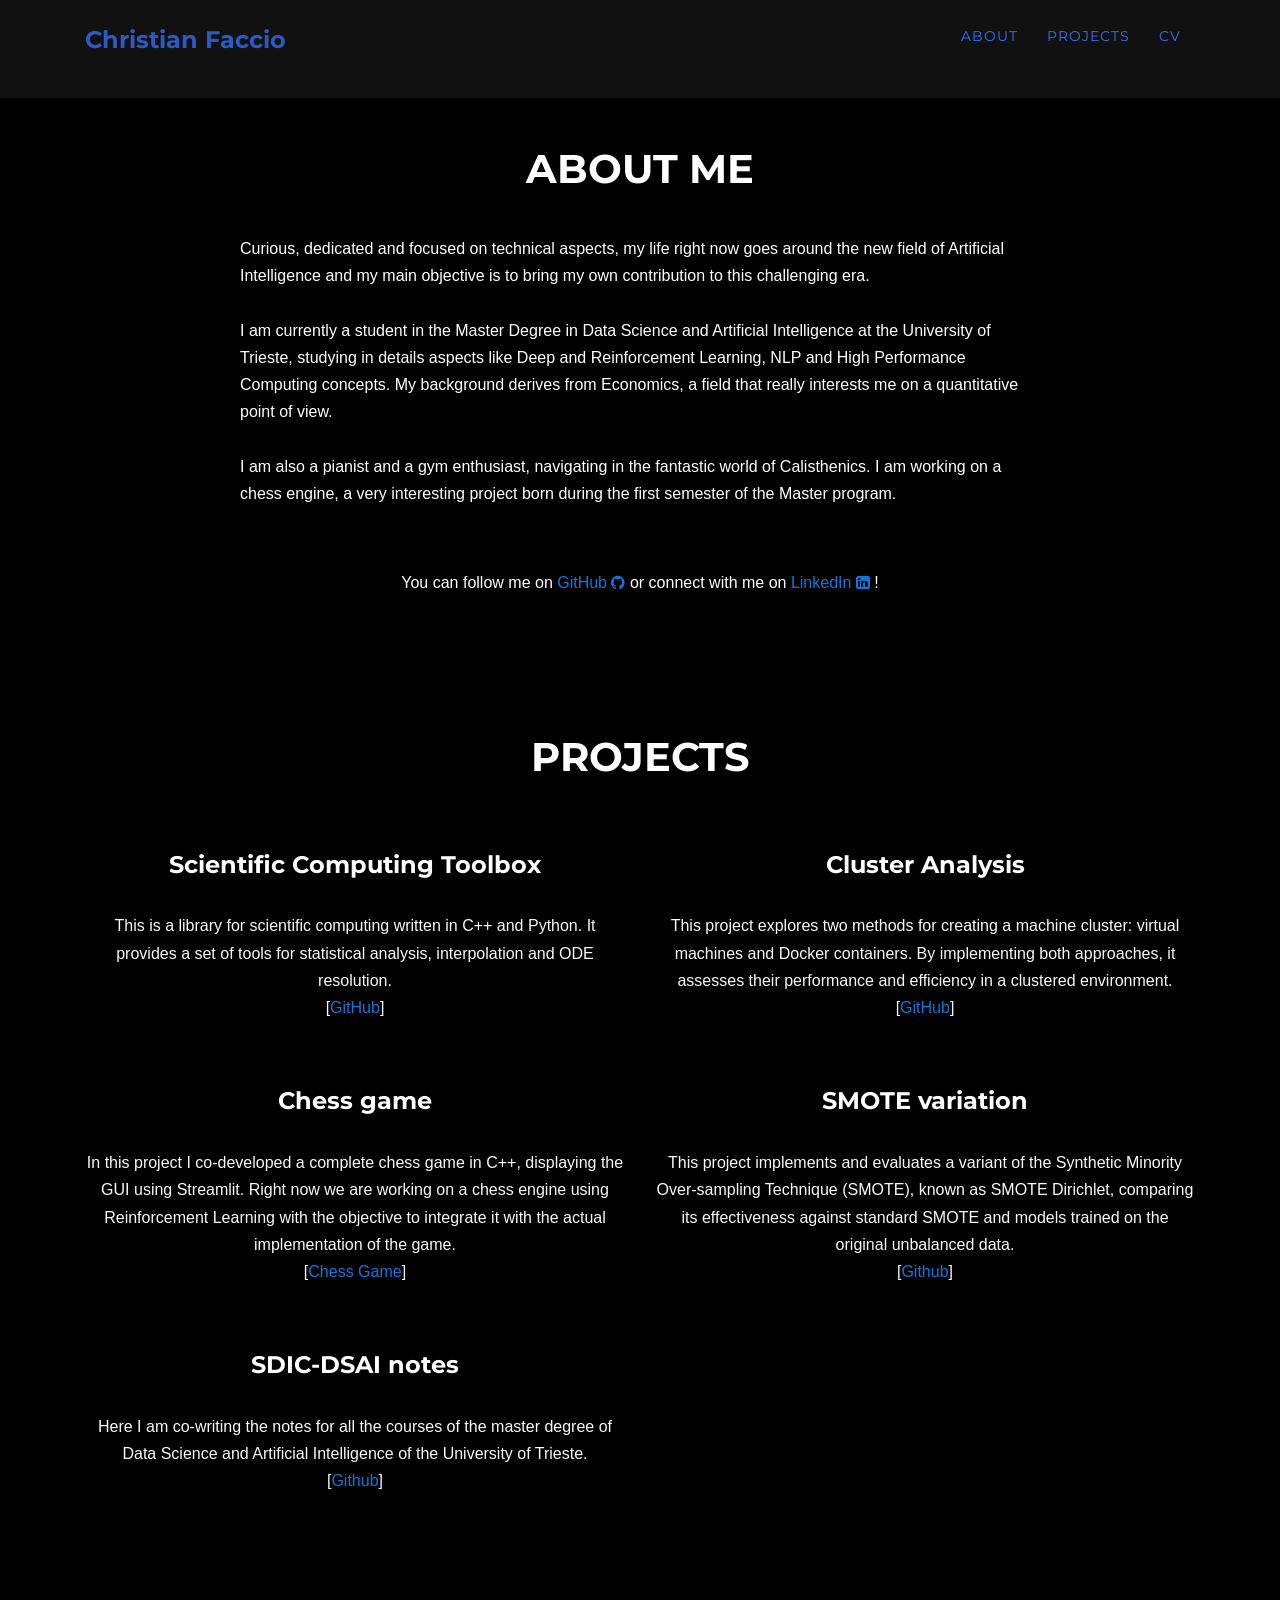
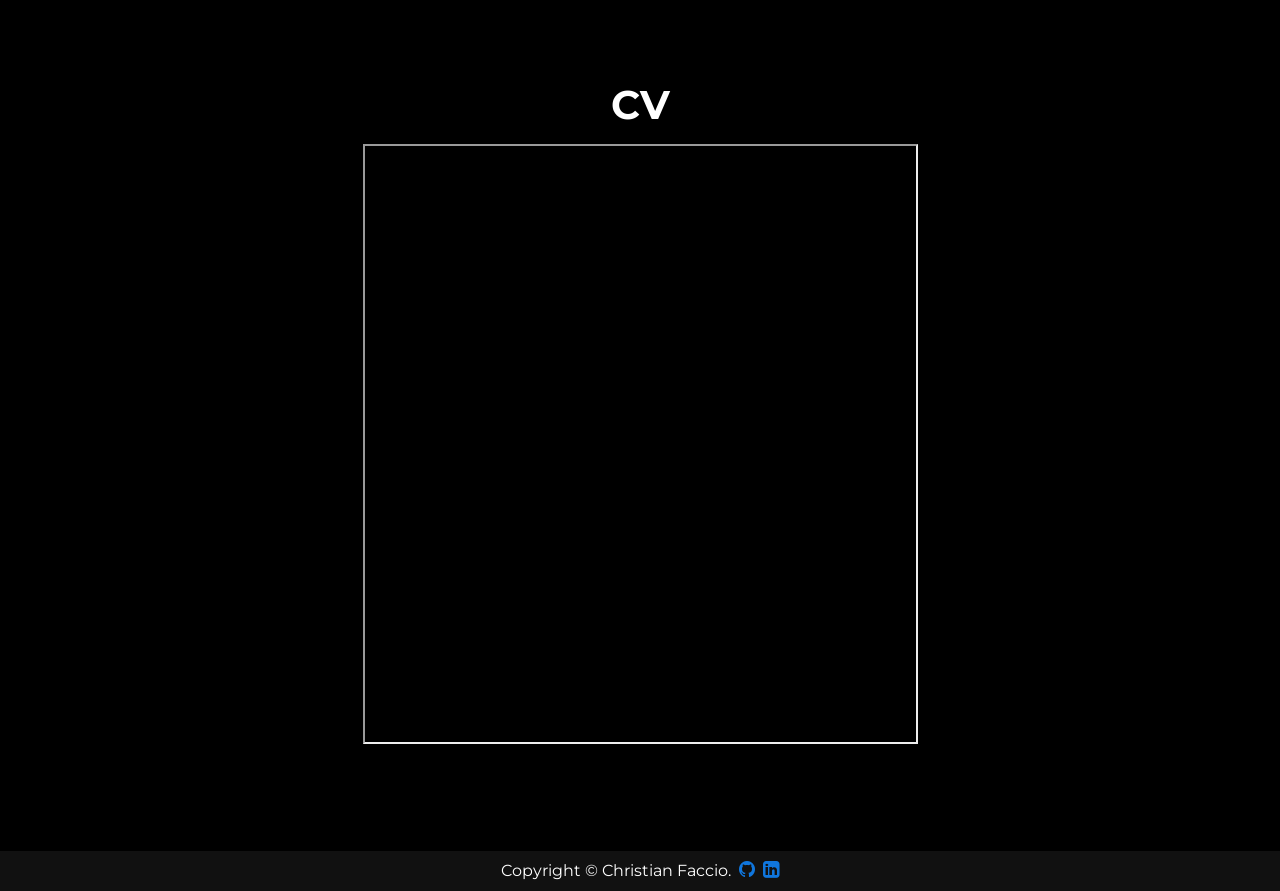
==== index.html @ eba38f65 "enhanced cv" ====
<!DOCTYPE html>
<html lang="en">
  <head>
    <title>Christian Faccio's website</title>
    <meta charset="utf-8">
    <meta name="viewport" content="width=device-width, initial-scale=1, shrink-to-fit=no">
    <meta name="description" content="">
    <meta name="author" content="">
    
    <link href="./static/bootstrap/css/bootstrap.min.css" rel="stylesheet">
    <link href="./static/font-awesome/css/font-awesome.min.css" rel="stylesheet" type="text/css">
    <link href="https://fonts.googleapis.com/css?family=Montserrat:400,700" rel="stylesheet" type="text/css">
    <link href="./static/css/agency.css" rel="stylesheet">
    
    <style>
      body {
        background-color: black;
        color: white;
      }
      .navbar {
        background-color: #111 !important;
      }
      .navbar-brand, .nav-link {
        color: 1076dd !important;
      }
      .navbar-toggler {
        border-color: white;
      }a
      .section-heading {
        color: white;
      }
      .text-primary {
        color: #f8f9fa !important;
      }
      a {
        color: #1076dd;
      }
      a:hover {
        color: #1076dd;
      }
      .footer {
        background-color: #111;
        padding: 0 0;
      }
    </style>
  </head>

  
  <body id="page-top">
    <nav class="navbar navbar-expand-lg navbar-dark fixed-top" id="mainNav">
      <div class="container">
        <a class="navbar-brand js-scroll-trigger" href="./index.html">Christian Faccio</a>
        <button class="navbar-toggler navbar-toggler-right" type="button" data-toggle="collapse" data-target="#navbarResponsive" aria-controls="navbarResponsive" aria-expanded="false" aria-label="Toggle navigation">
          <i class="fa fa-bars"></i>
        </button>
        <div class="collapse navbar-collapse" id="navbarResponsive">
          <ul class="navbar-nav text-uppercase ml-auto">
            <li class="nav-item"><a class="nav-link js-scroll-trigger" href="#about">About</a></li>
            <li class="nav-item"><a class="nav-link js-scroll-trigger" href="#projects">Projects</a></li>
            <li class="nav-item"><a class="nav-link js-scroll-trigger" href="#CV">CV</a></li>
          </ul>
        </div>
      </div>
    </nav>
    
    <!-- About -->
    <section id="about" style="padding-bottom:50px">
      <div class="container">
        <div class="row">
          <div class="col-lg-12 text-center" style="padding-top:50px">
            <h2 class="section-heading text-uppercase" style="margin-top:20px">About me</h2>
          </div>
        </div>
        <div class="row">
          <div class="col-lg-12" >
            <div style="margin:0 auto; max-width:800px">
	            <p>
	            <br/>

              Curious, dedicated and focused on technical aspects, my life right now goes around the new field of Artificial Intelligence and my main objective is to bring my own contribution to this challenging era.<br/><br/>

              I am currently a student in the Master Degree in Data Science and Artificial Intelligence at the University of Trieste, studying in details aspects like Deep and Reinforcement Learning, NLP and High Performance Computing concepts. My background derives from Economics, a field that really interests me on a quantitative point of view.<br/><br/>

				I am also a pianist and a gym enthusiast, navigating in the fantastic world of Calisthenics. I am working on a chess engine, a very interesting project born during the first semester of the Master program.<br/><br/>

				</p>

				<p align="center" style="margin-top:35px">
				You can follow me on <a href="https://github.com/christianfaccio">GitHub <i class="fa fa-github fa-"></i></a> or connect with me on <a href="https://www.linkedin.com/in/christian-faccio-2603b023a/">LinkedIn <i class="fa fa-linkedin-square fa"></i></a> !
				</p>

            </div>
          </div>
        </div>

      </div>
    </section>
    
    <section id="projects" class="projects">
      <div class="container">
        <div class="row">
          <div class="col-lg-12 text-center">
            <h2 class="section-heading text-uppercase">Projects</h2>
          </div>
        </div>
        <div class="row text-center">

          <div class="col-md-6" style="margin-top:40px">
            <h4 class="service-heading">Scientific Computing Toolbox</h4>
            <hr>
            <p class="text-primary" style="margin-top:10px">
            This is a library for scientific computing written in C++ and Python. It provides a set of tools for statistical analysis, interpolation and ODE resolution.<br/>
            [<a href="https://github.com/christianfaccio/Scientific_Computing_Toolbox.git">GitHub</a>] 
          </div>

          <div class="col-md-6" style="margin-top:40px">
            <h4 class="service-heading">Cluster Analysis</h4>
            <hr>
            <p class="text-primary" style="margin-top:10px">
              This project explores two methods for creating a machine cluster: virtual machines and Docker containers. By implementing both approaches, it assesses their performance and efficiency in a clustered environment.<br/>
            [<a href="https://github.com/christianfaccio/cluster_analysis.git">GitHub</a>]
          </div>

        </div>

        <div class="row text-center">

          <div class="col-md-6" style="margin-top:40px">
            <h4 class="service-heading">Chess game</h4>
            <hr>
            <p class="text-primary" style="margin-top:10px">
              In this project I co-developed a complete chess game in C++, displaying the GUI using Streamlit. Right now we are working on a chess engine using Reinforcement Learning with the objective to integrate it with the actual implementation of the game.<br/>
            [<a href="https://appapppy-4qkhvivqrtnsm7ec7jiykv.streamlit.app">Chess Game</a>]
          </div>

          <div class="col-md-6" style="margin-top:40px">
            <h4 class="service-heading">SMOTE variation</h4>
            <hr>
            <p class="text-primary" style="margin-top:10px">
              This project implements and evaluates a variant of the Synthetic Minority Over-sampling Technique (SMOTE), known as SMOTE Dirichlet, comparing its effectiveness against standard SMOTE and models trained on the original unbalanced data.<br/>
              [<a href="https://github.com/christianfaccio/SMOTE-variation">Github</a>]
          </div>

        </div>

        <div class="row text-center">

          <div class="col-md-6" style="margin-top:40px">
            <h4 class="service-heading">SDIC-DSAI notes</h4>
            <hr>
            <p class="text-primary" style="margin-top:10px">
              Here I am co-writing the notes for all the courses of the master degree of Data Science and Artificial Intelligence of the University of Trieste.<br/>
            [<a href="https://github.com/Spina02/SDIC-DSAI-Notes">Github</a>]
          </div>

        </div>



        
        </div>
      </div>
    </section>
    
    <section id="CV">
      <div class="container text-center">
        <h2 class="section-heading text-uppercase">CV</h2>
        <iframe src="./cv.pdf" width="50%" height="600px"></iframe>
      </div>
    </section>
    
    
    <footer class="footer text-center">
      <div class="container">
        <span class="copyright">Copyright &copy; Christian Faccio.&nbsp;
          <a href="https://github.com/christianfaccio"> <i class="fa fa-github fa-" style="font-size:1.2em"></i></a>&nbsp;
          <a href="https://www.linkedin.com/in/christian-faccio-2603b023a/"><i class="fa fa-linkedin-square fa" style="font-size:1.2em"></i></a>
         </span> 
      </div>
    </footer>
    
    <script src="./static/jquery/jquery.min.js"></script>
    <script src="./static/bootstrap/js/bootstrap.bundle.min.js"></script>
    <script src="./static/jquery-easing/jquery.easing.min.js"></script>
  </body>
</html>
---- static/css/agency.css ----
/*!
 * Start Bootstrap - Agency v4.0.0-beta.2 (https://startbootstrap.com/template-overviews/agency)
 * Copyright 2013-2017 Start Bootstrap
 * Licensed under MIT (https://github.com/BlackrockDigital/startbootstrap-agency/blob/master/LICENSE)
 */
 
 /* f2f3f5 */
 
body {
  overflow-x: hidden;
  /* color: font color if required to be changed */
  font-family: 'Roboto Slab', 'Helvetica Neue', Helvetica, Arial, sans-serif; }

p {
  line-height: 1.7; /* 1.75 */
  margin-bottom: 0.7rem /* 0.5rem */
  }

li {
  line-height: 1.75; /* 1.75 */
  margin-bottom: 0.5rem
}

a {
  color: #3672febf; }
  a.active, a:active, a:focus, a:hover {
    color: #3672feeb; }

/* Override Bootstrap's blue text primary with a dark gray and defint the lightblue */
.text-primary {
  color: #656565 !important; }

.text-lightblue {
  color: #3672febf }

h1,
h2,
h3,
h4,
h5,
h6 {
  font-weight: 700;
  font-family: 'Montserrat', 'Helvetica Neue', Helvetica, Arial, sans-serif; }

section {
  padding: 50px 0 75px 0; }
  section h2.section-heading {
    font-size: 40px;
    margin-top: 0;
    margin-bottom: 15px; }
  section h3.section-subheading {
    font-size: 16px;
    font-weight: 400;
    font-style: italic;
    margin-bottom: 75px;
    text-transform: none;
    font-family: 'Droid Serif', 'Helvetica Neue', Helvetica, Arial, sans-serif; }

@media (min-width: 768px) {
  section {
    padding: 75px 0 100px 0; } }

.btn {
  font-family: 'Montserrat', 'Helvetica Neue', Helvetica, Arial, sans-serif;
  font-weight: 700; }

.btn-primary {
  color: white;
  border-color: #3672febf;
  background-color: #3672febf; }
  .btn-primary.focus, .btn-primary:focus {
    color: white;
    border-color: #b48b01;
    background-color: #3672feeb; }
  .btn-primary:hover {
    color: white;
    border-color: #f6bf01;
    background-color: #3672feeb; }
  .btn-primary.active, .btn-primary:active,
  .open > .btn-primary.dropdown-toggle {
    color: white;
    border-color: #f6bf01;
    background-color: #3672feeb; }
    .btn-primary.active.focus, .btn-primary.active:focus, .btn-primary.active:hover, .btn-primary:active.focus, .btn-primary:active:focus, .btn-primary:active:hover,
    .open > .btn-primary.dropdown-toggle.focus,
    .open > .btn-primary.dropdown-toggle:focus,
    .open > .btn-primary.dropdown-toggle:hover {
      color: white;
      border-color: #b48b01;
      background-color: #dcab01; }
  .btn-primary.active, .btn-primary:active,
  .open > .btn-primary.dropdown-toggle {
    background-image: none; }
  .btn-primary.disabled.focus, .btn-primary.disabled:focus, .btn-primary.disabled:hover, .btn-primary[disabled].focus, .btn-primary[disabled]:focus, .btn-primary[disabled]:hover,
  fieldset[disabled] .btn-primary.focus,
  fieldset[disabled] .btn-primary:focus,
  fieldset[disabled] .btn-primary:hover {
    border-color: #3672febf;
    background-color: #3672febf; }
  .btn-primary .badge {
    color: #3672febf;
    background-color: white; }

.btn-xl {
  margin-top: 5px;
  margin-bottom: 5px;
  font-size: 18px;
  padding: 6px 20px; }

::-moz-selection {
  background: #3672febf;
  text-shadow: none; }

::selection {
  background: #3672febf;
  text-shadow: none; }

img::selection {
  background: transparent; }

img::-moz-selection {
  background: transparent; }

body {
  -webkit-tap-highlight-color: #3672febf; }

#mainNav {
  background-color: #fbfbfb; }
  #mainNav .navbar-toggler {
    font-size: 12px;
    right: 0;
    padding: 13px;
    text-transform: uppercase;
    color: white;
    border: 0;
    background-color: #3672febf;
    font-family: 'Montserrat', 'Helvetica Neue', Helvetica, Arial, sans-serif; }
  #mainNav .navbar-brand {
    color: #3672febf;
    /*font-family: 'Kaushan Script', 'Helvetica Neue', Helvetica, Arial, cursive; */
    font-family: 'Montserrat', 'Helvetica Neue', Helvetica, Arial, sans-serif;
    font-weight:700;
    /*font-style: italic;*/
    }
    #mainNav .navbar-brand.active, #mainNav .navbar-brand:active, #mainNav .navbar-brand:focus, #mainNav .navbar-brand:hover {
      color: #3672feeb; }
  #mainNav .navbar-nav .nav-item .nav-link {
    font-size: 90%;
    font-weight: 400;
    padding: 0.75em 0;
    letter-spacing: 1px;
    color: #3672feff;
    font-family: 'Montserrat', 'Helvetica Neue', Helvetica, Arial, sans-serif; }
    #mainNav .navbar-nav .nav-item .nav-link.active, #mainNav .navbar-nav .nav-item .nav-link:hover {
      color: #3672febf; }

@media (min-width: 992px) {
  #mainNav {
    /*padding-top: 25px;*/
    padding-bottom: 25px;
    -webkit-transition: padding-top 0.3s, padding-bottom 0.3s;
    -moz-transition: padding-top 0.3s, padding-bottom 0.3s;
    transition: padding-top 0.3s, padding-bottom 0.3s;
    border: none;
    background-color: transparent; }
    #mainNav .navbar-brand {
      font-size: 1.5em; /*1.75em*/
      -webkit-transition: all 0.3s;
      -moz-transition: all 0.3s;
      transition: all 0.3s; }
    #mainNav .navbar-nav .nav-item .nav-link {
      padding: 1.1em 1em !important; }
    #mainNav.navbar-shrink {
      padding-top: 0;
      padding-bottom: 0;
      background-color: #fbfbfb;
      border-bottom: 1px solid #e8e8e8; }
      #mainNav.navbar-shrink .navbar-brand {
        font-size: 1.25em;
        padding: 12px 0; } }

header.masthead {
  text-align: center;
  color: white;
  background-image: url("../img/header-bg.jpg");
  background-repeat: no-repeat;
  background-attachment: scroll;
  background-position: center center;
  -webkit-background-size: cover;
  -moz-background-size: cover;
  -o-background-size: cover;
  background-size: cover; }
  header.masthead .intro-text {
    padding-top: 150px;
    padding-bottom: 100px; }
    header.masthead .intro-text .intro-lead-in {
      font-size: 30px;
      font-style: italic;
      line-height: 35px;
      margin-bottom: 25px;
      font-family: 'Droid Serif', 'Helvetica Neue', Helvetica, Arial, sans-serif; }
    header.masthead .intro-text .intro-heading {
      font-size: 50px;
      font-weight: 700;
      line-height: 50px;
      margin-bottom: 25px;
      font-family: 'Montserrat', 'Helvetica Neue', Helvetica, Arial, sans-serif; }

@media (min-width: 768px) {
  header.masthead .intro-text {
    padding-top: 300px;
    padding-bottom: 200px; }
    header.masthead .intro-text .intro-lead-in {
      font-size: 40px;
      font-style: italic;
      line-height: 40px;
      margin-bottom: 25px;
      font-family: 'Droid Serif', 'Helvetica Neue', Helvetica, Arial, sans-serif; }
    header.masthead .intro-text .intro-heading {
      font-size: 75px;
      font-weight: 700;
      line-height: 75px;
      margin-bottom: 50px;
      font-family: 'Montserrat', 'Helvetica Neue', Helvetica, Arial, sans-serif; } }

.service-heading {
  margin: 15px 0;
  text-transform: none; }

#portfolio .portfolio-item {
  right: 0;
  margin: 0 0 15px; }
  #portfolio .portfolio-item .portfolio-link {
    position: relative;
    display: block;
    max-width: 400px;
    margin: 0 auto;
    cursor: pointer; }
    #portfolio .portfolio-item .portfolio-link .portfolio-hover {
      position: absolute;
      width: 100%;
      height: 100%;
      -webkit-transition: all ease 0.5s;
      -moz-transition: all ease 0.5s;
      transition: all ease 0.5s;
      opacity: 0;
      background: rgba(254, 209, 54, 0.9); }
      #portfolio .portfolio-item .portfolio-link .portfolio-hover:hover {
        opacity: 1; }
      #portfolio .portfolio-item .portfolio-link .portfolio-hover .portfolio-hover-content {
        font-size: 20px;
        position: absolute;
        top: 50%;
        width: 100%;
        height: 20px;
        margin-top: -12px;
        text-align: center;
        color: white; }
        #portfolio .portfolio-item .portfolio-link .portfolio-hover .portfolio-hover-content i {
          margin-top: -12px; }
        #portfolio .portfolio-item .portfolio-link .portfolio-hover .portfolio-hover-content h3,
        #portfolio .portfolio-item .portfolio-link .portfolio-hover .portfolio-hover-content h4 {
          margin: 0; }
  #portfolio .portfolio-item .portfolio-caption {
    max-width: 400px;
    margin: 0 auto;
    padding: 25px;
    text-align: center;
    background-color: #fff; }
    #portfolio .portfolio-item .portfolio-caption h4 {
      margin: 0;
      text-transform: none; }
    #portfolio .portfolio-item .portfolio-caption p {
      font-size: 16px;
      font-style: italic;
      margin: 0;
      font-family: 'Droid Serif', 'Helvetica Neue', Helvetica, Arial, sans-serif; }

#portfolio * {
  z-index: 2; }

@media (min-width: 767px) {
  #portfolio .portfolio-item {
    margin: 0 0 30px; } }

.portfolio-modal .modal-dialog {
  max-width: none;
  height: 100%;
  margin: 0; }

.portfolio-modal .modal-content {
  min-height: 100%;
  padding: 100px 0;
  text-align: center;
  border: none;
  border-radius: 0;
  background-clip: border-box;
  -webkit-box-shadow: none;
  box-shadow: none; }
  .portfolio-modal .modal-content h2 {
    font-size: 3em;
    margin-bottom: 15px; }
  .portfolio-modal .modal-content p {
    margin-bottom: 30px; }
  .portfolio-modal .modal-content p.item-intro {
    font-size: 16px;
    font-style: italic;
    margin: 20px 0 30px;
    font-family: 'Droid Serif', 'Helvetica Neue', Helvetica, Arial, sans-serif; }
  .portfolio-modal .modal-content ul.list-inline {
    margin-top: 0;
    margin-bottom: 30px; }
  .portfolio-modal .modal-content img {
    margin-bottom: 30px; }
  .portfolio-modal .modal-content button {
    cursor: pointer; }

.portfolio-modal .close-modal {
  position: absolute;
  top: 25px;
  right: 25px;
  width: 75px;
  height: 75px;
  cursor: pointer;
  background-color: transparent; }
  .portfolio-modal .close-modal:hover {
    opacity: 0.3; }
  .portfolio-modal .close-modal .lr {
    /* Safari and Chrome */
    z-index: 1051;
    width: 1px;
    height: 75px;
    margin-left: 35px;
    /* IE 9 */
    -webkit-transform: rotate(45deg);
    -ms-transform: rotate(45deg);
    transform: rotate(45deg);
    background-color: #fbfbfb; }
    .portfolio-modal .close-modal .lr .rl {
      /* Safari and Chrome */
      z-index: 1052;
      width: 1px;
      height: 75px;
      /* IE 9 */
      -webkit-transform: rotate(90deg);
      -ms-transform: rotate(90deg);
      transform: rotate(90deg);
      background-color: #fbfbfb; }

.portfolio-modal .modal-backdrop {
  display: none;
  opacity: 0; }

.timeline {
  position: relative;
  padding: 0;
  list-style: none; }
  .timeline:before {
    position: absolute;
    top: 0;
    bottom: 0;
    left: 40px;
    width: 2px;
    margin-left: -1.5px;
    content: '';
    background-color: #e9ecef; }
  .timeline > li {
    position: relative;
    min-height: 50px;
    margin-bottom: 50px; }
    .timeline > li:after, .timeline > li:before {
      display: table;
      content: ' '; }
    .timeline > li:after {
      clear: both; }
    .timeline > li .timeline-panel {
      position: relative;
      float: right;
      width: 100%;
      padding: 0 20px 0 100px;
      text-align: left; }
      .timeline > li .timeline-panel:before {
        right: auto;
        left: -15px;
        border-right-width: 15px;
        border-left-width: 0; }
      .timeline > li .timeline-panel:after {
        right: auto;
        left: -14px;
        border-right-width: 14px;
        border-left-width: 0; }
    .timeline > li .timeline-image {
      position: absolute;
      z-index: 100;
      left: 0;
      width: 80px;
      height: 80px;
      margin-left: 0;
      text-align: center;
      color: white;
      border: 7px solid #e9ecef;
      border-radius: 100%;
      background-color: #3672febf; }
      .timeline > li .timeline-image h4 {
        font-size: 10px;
        line-height: 14px;
        margin-top: 12px; }
    .timeline > li.timeline-inverted > .timeline-panel {
      float: right;
      padding: 0 20px 0 100px;
      text-align: left; }
      .timeline > li.timeline-inverted > .timeline-panel:before {
        right: auto;
        left: -15px;
        border-right-width: 15px;
        border-left-width: 0; }
      .timeline > li.timeline-inverted > .timeline-panel:after {
        right: auto;
        left: -14px;
        border-right-width: 14px;
        border-left-width: 0; }
    .timeline > li:last-child {
      margin-bottom: 0; }
  .timeline .timeline-heading h4 {
    margin-top: 0;
    color: inherit; }
    .timeline .timeline-heading h4.subheading {
      text-transform: none; }
  .timeline .timeline-body > ul,
  .timeline .timeline-body > p {
    margin-bottom: 0; }

@media (min-width: 768px) {
  .timeline:before {
    left: 50%; }
  .timeline > li {
    min-height: 100px;
    margin-bottom: 100px; }
    .timeline > li .timeline-panel {
      float: left;
      width: 41%;
      padding: 0 20px 20px 30px;
      text-align: right; }
    .timeline > li .timeline-image {
      left: 50%;
      width: 100px;
      height: 100px;
      margin-left: -50px; }
      .timeline > li .timeline-image h4 {
        font-size: 13px;
        line-height: 18px;
        margin-top: 16px; }
    .timeline > li.timeline-inverted > .timeline-panel {
      float: right;
      padding: 0 30px 20px 20px;
      text-align: left; } }

@media (min-width: 992px) {
  .timeline > li {
    min-height: 150px; }
    .timeline > li .timeline-panel {
      padding: 0 20px 20px; }
    .timeline > li .timeline-image {
      width: 150px;
      height: 150px;
      margin-left: -75px; }
      .timeline > li .timeline-image h4 {
        font-size: 18px;
        line-height: 26px;
        margin-top: 30px; }
    .timeline > li.timeline-inverted > .timeline-panel {
      padding: 0 20px 20px; } }

@media (min-width: 1200px) {
  .timeline > li {
    min-height: 170px; }
    .timeline > li .timeline-panel {
      padding: 0 20px 20px 100px; }
    .timeline > li .timeline-image {
      width: 170px;
      height: 170px;
      margin-left: -85px; }
      .timeline > li .timeline-image h4 {
        margin-top: 40px; }
    .timeline > li.timeline-inverted > .timeline-panel {
      padding: 0 100px 20px 20px; } }

.team-member {
  margin-bottom: 50px;
  text-align: center; }
  .team-member img {
    width: 225px;
    height: 225px;
    border: 7px solid #fff; }
  .team-member h4 {
    margin-top: 25px;
    margin-bottom: 0;
    text-transform: none; }
  .team-member p {
    margin-top: 0; }

section#lectures {
  background-color: #fbfbfb; }

section#contact {
  background-color: #fbfbfb;
  background-image: url("../img/map-image.png");
  background-repeat: no-repeat;
  background-position: center; }
  section#contact .section-heading {
    color: #fff; }
  section#contact .form-group {
    margin-bottom: 25px; }
    section#contact .form-group input,
    section#contact .form-group textarea {
      padding: 20px; }
    section#contact .form-group input.form-control {
      height: auto; }
    section#contact .form-group textarea.form-control {
      height: 248px; }
  section#contact .form-control:focus {
    border-color: #3672febf;
    box-shadow: none; }
  section#contact ::-webkit-input-placeholder {
    font-weight: 700;
    color: #ced4da;
    font-family: 'Montserrat', 'Helvetica Neue', Helvetica, Arial, sans-serif; }
  section#contact :-moz-placeholder {
    font-weight: 700;
    color: #ced4da;
    /* Firefox 18- */
    font-family: 'Montserrat', 'Helvetica Neue', Helvetica, Arial, sans-serif; }
  section#contact ::-moz-placeholder {
    font-weight: 700;
    color: #ced4da;
    /* Firefox 19+ */
    font-family: 'Montserrat', 'Helvetica Neue', Helvetica, Arial, sans-serif; }
  section#contact :-ms-input-placeholder {
    font-weight: 700;
    color: #ced4da;
    font-family: 'Montserrat', 'Helvetica Neue', Helvetica, Arial, sans-serif; }

footer {
  padding: 25px 0;
  text-align: center; }
  footer span.copyright {
    font-size: 100%;
    line-height: 40px;
    text-transform: none;
    font-family: 'Montserrat', 'Helvetica Neue', Helvetica, Arial, sans-serif; }
  footer ul.quicklinks {
    font-size: 90%;
    line-height: 40px;
    margin-bottom: 0;
    text-transform: none;
    font-family: 'Montserrat', 'Helvetica Neue', Helvetica, Arial, sans-serif; }
  footer p.licence {
    font-size: 80%;
    color: dimgray;
    line-height: 15px;
    text-transform: none;
    font-family: 'Montserrat', 'Helvetica Neue', Helvetica, Arial, sans-serif; }


ul.social-buttons {
  margin-bottom: 0; }
  ul.social-buttons li a {
    font-size: 20px;
    line-height: 40px;
    display: block;
    width: 40px;
    height: 40px;
    -webkit-transition: all 0.3s;
    -moz-transition: all 0.3s;
    transition: all 0.3s;
    color: white;
    border-radius: 100%;
    outline: none;
    background-color: #fbfbfb; }
    ul.social-buttons li a:active, ul.social-buttons li a:focus, ul.social-buttons li a:hover {
      background-color: #3672febf; }
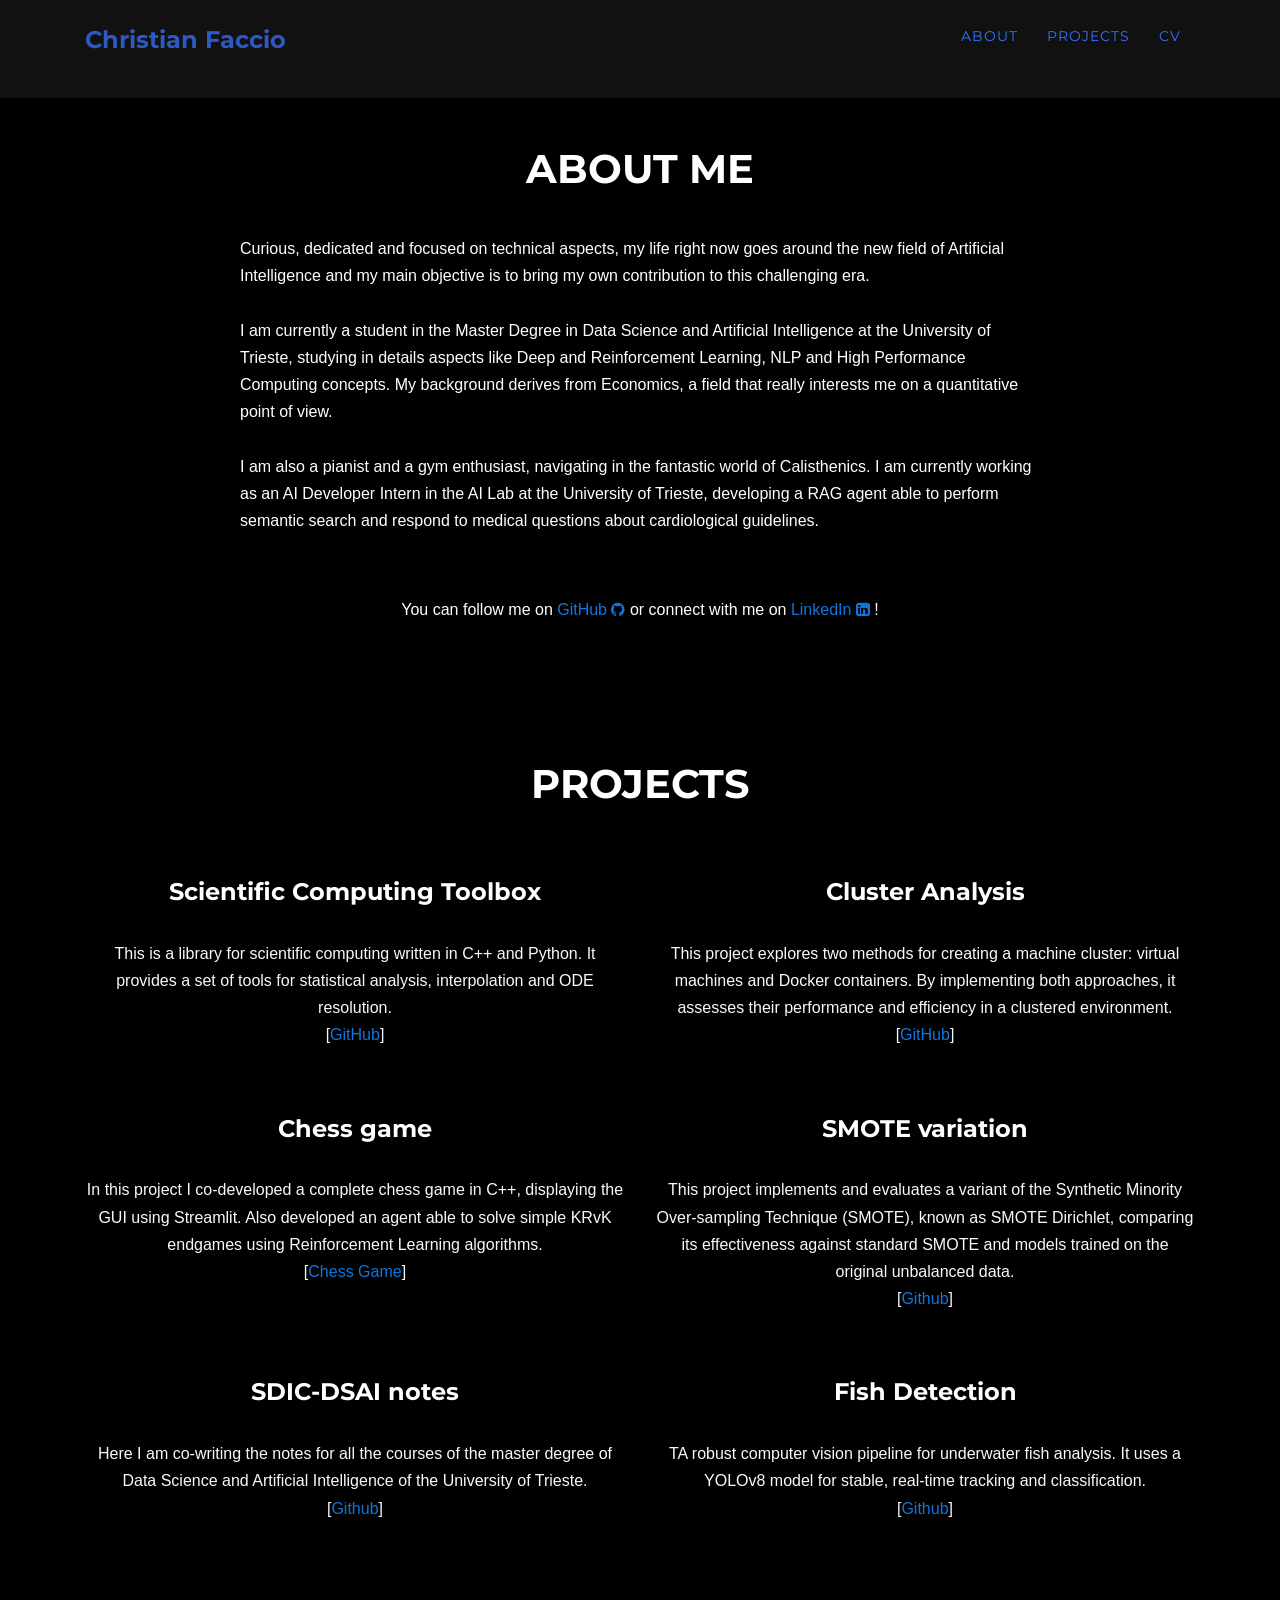
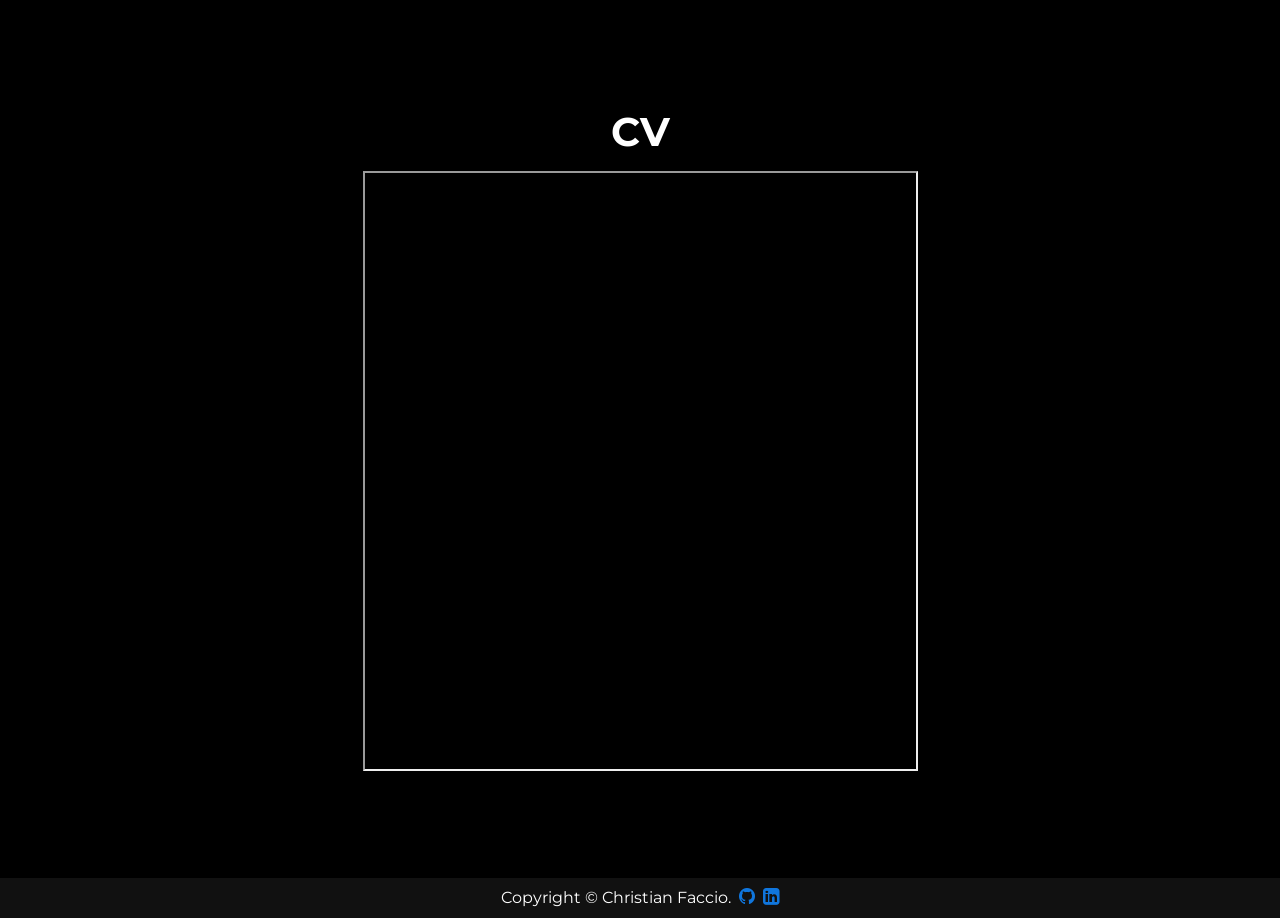
==== commit bf6bb599: "enhanced site" ====
--- a/index.html
+++ b/index.html
@@ -81,7 +81,7 @@
 
               I am currently a student in the Master Degree in Data Science and Artificial Intelligence at the University of Trieste, studying in details aspects like Deep and Reinforcement Learning, NLP and High Performance Computing concepts. My background derives from Economics, a field that really interests me on a quantitative point of view.<br/><br/>
 
-				I am also a pianist and a gym enthusiast, navigating in the fantastic world of Calisthenics. I am working on a chess engine, a very interesting project born during the first semester of the Master program.<br/><br/>
+				      I am also a pianist and a gym enthusiast, navigating in the fantastic world of Calisthenics. I am currently working as an AI Developer Intern in the AI Lab at the University of Trieste, developing a RAG agent able to perform semantic search and respond to medical questions about cardiological guidelines.<br/><br/>
 
 				</p>
 
@@ -129,7 +129,7 @@
             <h4 class="service-heading">Chess game</h4>
             <hr>
             <p class="text-primary" style="margin-top:10px">
-              In this project I co-developed a complete chess game in C++, displaying the GUI using Streamlit. Right now we are working on a chess engine using Reinforcement Learning with the objective to integrate it with the actual implementation of the game.<br/>
+              In this project I co-developed a complete chess game in C++, displaying the GUI using Streamlit. Also developed an agent able to solve simple KRvK endgames using Reinforcement Learning algorithms.<br/>
             [<a href="https://appapppy-4qkhvivqrtnsm7ec7jiykv.streamlit.app">Chess Game</a>]
           </div>
 
@@ -152,11 +152,16 @@
               Here I am co-writing the notes for all the courses of the master degree of Data Science and Artificial Intelligence of the University of Trieste.<br/>
             [<a href="https://github.com/Spina02/SDIC-DSAI-Notes">Github</a>]
           </div>
+          
+          <div class="col-md-6" style="margin-top:40px">
+            <h4 class="service-heading">Fish Detection</h4>
+            <hr>
+            <p class="text-primary" style="margin-top:10px">
+              TA robust computer vision pipeline for underwater fish analysis. It uses a YOLOv8 model for stable, real-time tracking and classification.<br/>
+              [<a href="https://github.com/carlos-vf/Fish-Detection-Tracking-and-Classification.git">Github</a>]
+          </div>
 
         </div>
-
-
-
         
         </div>
       </div>
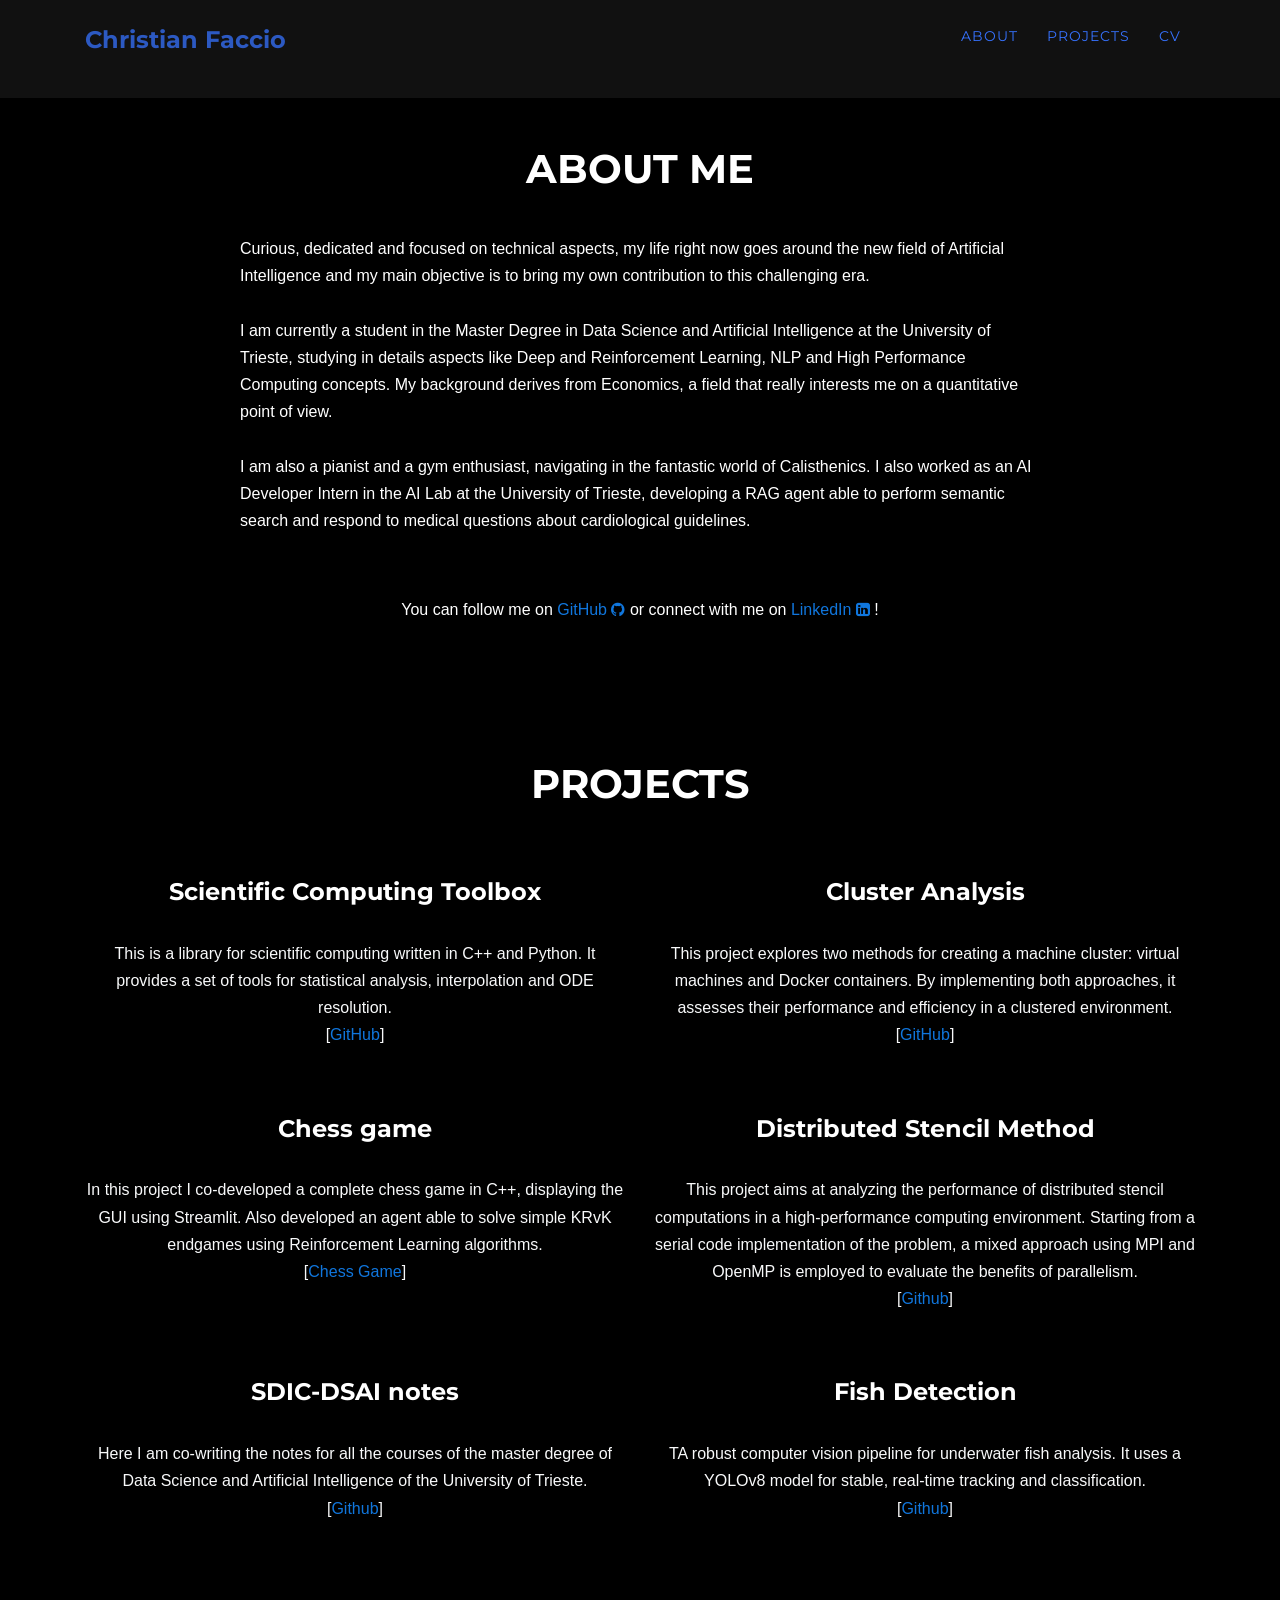
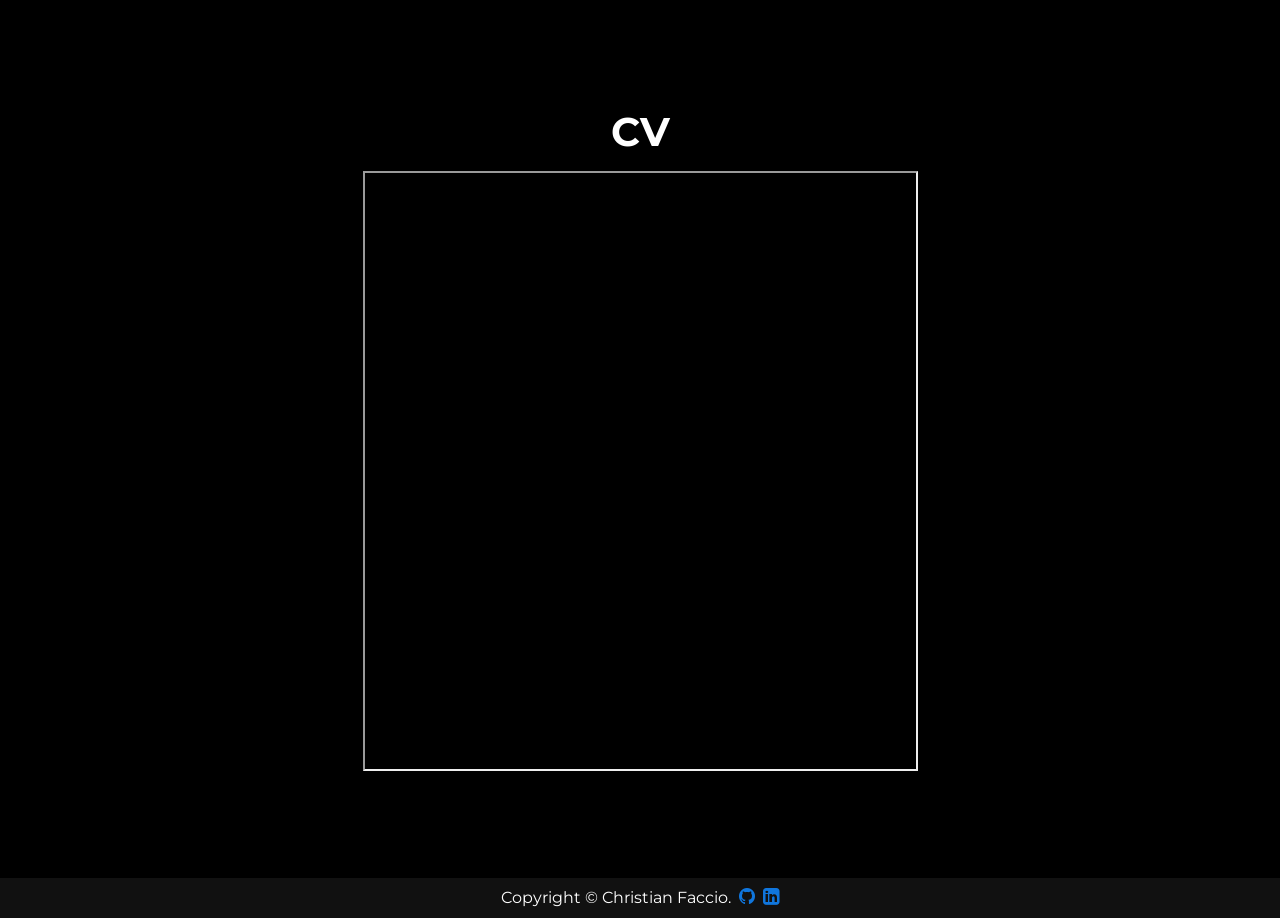
==== commit 6b0aec7a: "enhanced" ====
--- a/index.html
+++ b/index.html
@@ -81,7 +81,7 @@
 
               I am currently a student in the Master Degree in Data Science and Artificial Intelligence at the University of Trieste, studying in details aspects like Deep and Reinforcement Learning, NLP and High Performance Computing concepts. My background derives from Economics, a field that really interests me on a quantitative point of view.<br/><br/>
 
-				      I am also a pianist and a gym enthusiast, navigating in the fantastic world of Calisthenics. I am currently working as an AI Developer Intern in the AI Lab at the University of Trieste, developing a RAG agent able to perform semantic search and respond to medical questions about cardiological guidelines.<br/><br/>
+				      I am also a pianist and a gym enthusiast, navigating in the fantastic world of Calisthenics. I also worked as an AI Developer Intern in the AI Lab at the University of Trieste, developing a RAG agent able to perform semantic search and respond to medical questions about cardiological guidelines.<br/><br/>
 
 				</p>
 
@@ -134,11 +134,11 @@
           </div>
 
           <div class="col-md-6" style="margin-top:40px">
-            <h4 class="service-heading">SMOTE variation</h4>
+            <h4 class="service-heading">Distributed Stencil Method</h4>
             <hr>
             <p class="text-primary" style="margin-top:10px">
-              This project implements and evaluates a variant of the Synthetic Minority Over-sampling Technique (SMOTE), known as SMOTE Dirichlet, comparing its effectiveness against standard SMOTE and models trained on the original unbalanced data.<br/>
-              [<a href="https://github.com/christianfaccio/SMOTE-variation">Github</a>]
+              This project aims at analyzing the performance of distributed stencil computations in a high-performance computing environment. Starting from a serial code implementation of the problem, a mixed approach using MPI and OpenMP is employed to evaluate the benefits of parallelism.<br/>
+              [<a href="https://github.com/christianfaccio/stencil_method.git">Github</a>]
           </div>
 
         </div>
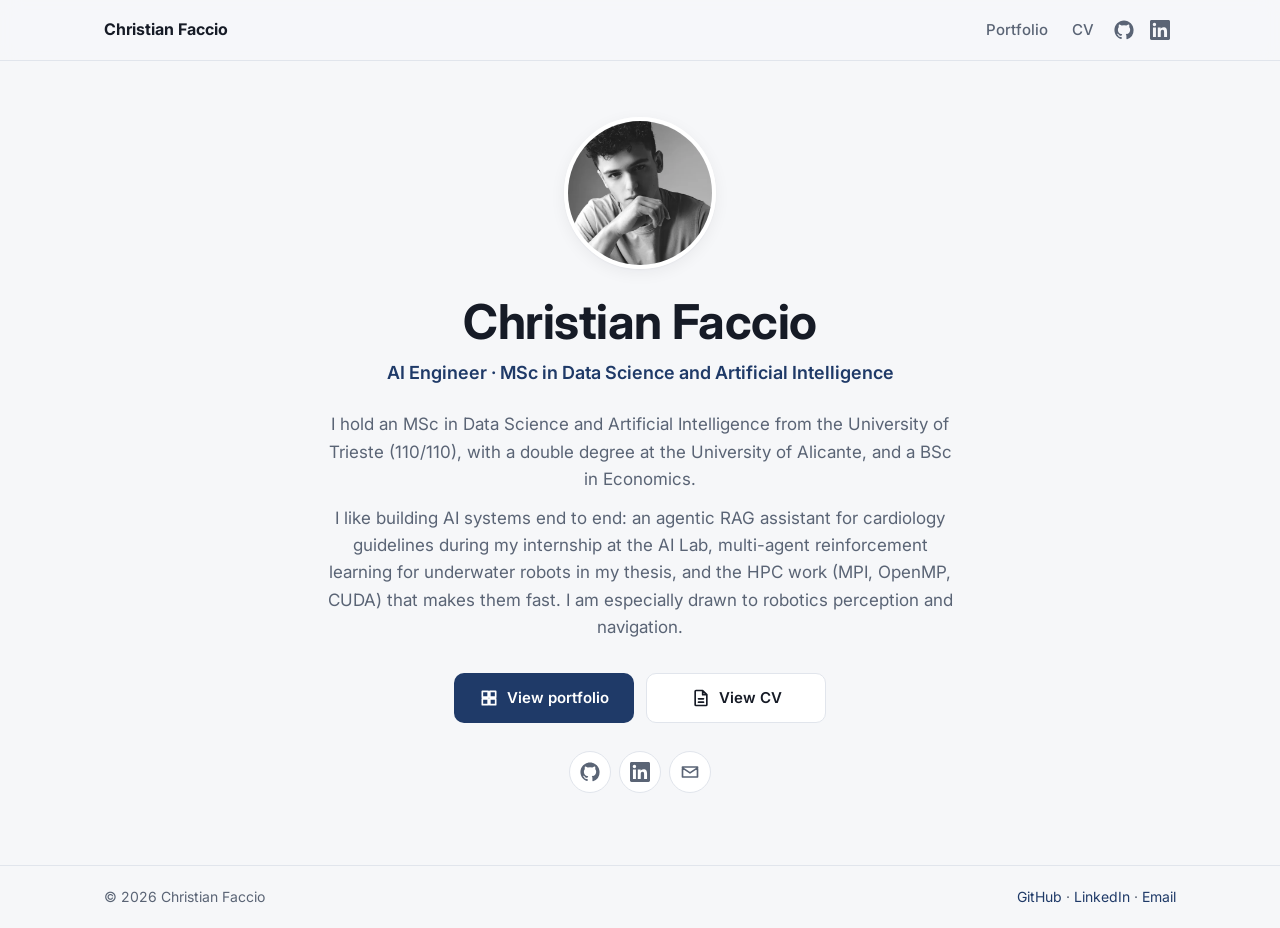
==== commit 8057119f: "updated cv with new format and modern style, added more info, and the github pages with a new look, " ====
--- a/index.html
+++ b/index.html
@@ -1,191 +1,74 @@
-<!DOCTYPE html>
+<!doctype html>
 <html lang="en">
-  <head>
-    <title>Christian Faccio's website</title>
-    <meta charset="utf-8">
-    <meta name="viewport" content="width=device-width, initial-scale=1, shrink-to-fit=no">
-    <meta name="description" content="">
-    <meta name="author" content="">
-    
-    <link href="./static/bootstrap/css/bootstrap.min.css" rel="stylesheet">
-    <link href="./static/font-awesome/css/font-awesome.min.css" rel="stylesheet" type="text/css">
-    <link href="https://fonts.googleapis.com/css?family=Montserrat:400,700" rel="stylesheet" type="text/css">
-    <link href="./static/css/agency.css" rel="stylesheet">
-    
-    <style>
-      body {
-        background-color: black;
-        color: white;
-      }
-      .navbar {
-        background-color: #111 !important;
-      }
-      .navbar-brand, .nav-link {
-        color: 1076dd !important;
-      }
-      .navbar-toggler {
-        border-color: white;
-      }a
-      .section-heading {
-        color: white;
-      }
-      .text-primary {
-        color: #f8f9fa !important;
-      }
-      a {
-        color: #1076dd;
-      }
-      a:hover {
-        color: #1076dd;
-      }
-      .footer {
-        background-color: #111;
-        padding: 0 0;
-      }
-    </style>
-  </head>
+<head>
+  <meta charset="utf-8">
+  <meta name="viewport" content="width=device-width, initial-scale=1">
+  <title>Christian Faccio</title>
+  <meta name="description" content="Christian Faccio, AI Engineer with an MSc in Data Science and Artificial Intelligence. Portfolio of projects in LLMs, reinforcement learning, computer vision, robotics and HPC.">
+  <meta name="author" content="Christian Faccio">
+  <meta property="og:title" content="Christian Faccio">
+  <meta property="og:description" content="Christian Faccio, AI Engineer with an MSc in Data Science and Artificial Intelligence. Portfolio of projects in LLMs, reinforcement learning, computer vision, robotics and HPC.">
+  <meta property="og:type" content="website">
+  <meta property="og:image" content="https://christianfaccio.github.io/assets/profile.webp">
+  <link rel="icon" href="assets/favicon.svg" type="image/svg+xml">
+  <link rel="preconnect" href="https://fonts.googleapis.com">
+  <link rel="preconnect" href="https://fonts.gstatic.com" crossorigin>
+  <link href="https://fonts.googleapis.com/css2?family=Inter:wght@400;500;600;700&display=swap" rel="stylesheet">
+  <link rel="stylesheet" href="assets/style.css">
+</head>
+<body>
+  <svg width="0" height="0" style="position:absolute" aria-hidden="true">
+    <symbol id="i-github" viewBox="0 0 24 24"><path d="M12 .5C5.65.5.5 5.65.5 12c0 5.08 3.29 9.39 7.86 10.91.58.1.79-.25.79-.56v-2c-3.2.7-3.87-1.37-3.87-1.37-.52-1.33-1.28-1.68-1.28-1.68-1.04-.71.08-.7.08-.7 1.15.08 1.76 1.18 1.76 1.18 1.03 1.76 2.69 1.25 3.35.96.1-.75.4-1.25.73-1.54-2.55-.29-5.24-1.28-5.24-5.68 0-1.26.45-2.28 1.18-3.09-.12-.29-.51-1.46.11-3.04 0 0 .97-.31 3.17 1.18a11 11 0 0 1 5.77 0c2.2-1.49 3.17-1.18 3.17-1.18.62 1.58.23 2.75.11 3.04.74.81 1.18 1.83 1.18 3.09 0 4.41-2.69 5.38-5.25 5.67.41.36.78 1.06.78 2.14v3.17c0 .31.21.67.8.56A11.5 11.5 0 0 0 23.5 12C23.5 5.65 18.35.5 12 .5Z"/></symbol>
+    <symbol id="i-linkedin" viewBox="0 0 24 24"><path d="M20.45 20.45h-3.56v-5.57c0-1.33-.02-3.04-1.85-3.04-1.85 0-2.14 1.45-2.14 2.94v5.67H9.34V9h3.42v1.56h.05c.48-.9 1.64-1.85 3.37-1.85 3.6 0 4.27 2.37 4.27 5.46v6.28ZM5.34 7.43a2.06 2.06 0 1 1 0-4.13 2.06 2.06 0 0 1 0 4.13ZM7.12 20.45H3.56V9h3.56v11.45ZM22.22 0H1.77C.79 0 0 .77 0 1.73v20.54C0 23.23.79 24 1.77 24h20.45c.98 0 1.78-.77 1.78-1.73V1.73C24 .77 23.2 0 22.22 0Z"/></symbol>
+    <symbol id="i-mail" viewBox="0 0 24 24"><path fill="none" stroke="currentColor" stroke-width="2" stroke-linecap="round" stroke-linejoin="round" d="M3 6h18v12H3zM3 7l9 6 9-6"/></symbol>
+    <symbol id="i-download" viewBox="0 0 24 24"><path fill="none" stroke="currentColor" stroke-width="2" stroke-linecap="round" stroke-linejoin="round" d="M12 3v12m0 0-5-5m5 5 5-5M4 19h16"/></symbol>
+    <symbol id="i-external" viewBox="0 0 24 24"><path fill="none" stroke="currentColor" stroke-width="2" stroke-linecap="round" stroke-linejoin="round" d="M14 4h6v6M20 4l-9 9M18 14v5a1 1 0 0 1-1 1H5a1 1 0 0 1-1-1V7a1 1 0 0 1 1-1h5"/></symbol>
+    <symbol id="i-file" viewBox="0 0 24 24"><path fill="none" stroke="currentColor" stroke-width="2" stroke-linecap="round" stroke-linejoin="round" d="M14 3H6a1 1 0 0 0-1 1v16a1 1 0 0 0 1 1h12a1 1 0 0 0 1-1V8zM14 3v5h5M9 13h6M9 17h6"/></symbol>
+    <symbol id="i-grid" viewBox="0 0 24 24"><path fill="none" stroke="currentColor" stroke-width="2" stroke-linejoin="round" d="M4 4h7v7H4zM13 4h7v7h-7zM4 13h7v7H4zM13 13h7v7h-7z"/></symbol>
+    <symbol id="i-text" viewBox="0 0 24 24"><path fill="none" stroke="currentColor" stroke-width="1.6" stroke-linecap="round" d="M4 6h16M4 10h16M4 14h10M4 18h7"/></symbol>
+    <symbol id="i-code" viewBox="0 0 24 24"><path fill="none" stroke="currentColor" stroke-width="1.6" stroke-linecap="round" stroke-linejoin="round" d="m8 7-5 5 5 5M16 7l5 5-5 5M14 4l-4 16"/></symbol>
+    <symbol id="i-drone" viewBox="0 0 24 24"><g fill="none" stroke="currentColor" stroke-width="1.6" stroke-linecap="round"><circle cx="5" cy="5" r="2.5"/><circle cx="19" cy="5" r="2.5"/><circle cx="5" cy="19" r="2.5"/><circle cx="19" cy="19" r="2.5"/><path d="M7 7l3 3M17 7l-3 3M7 17l3-3M17 17l-3-3"/><rect x="9.5" y="9.5" width="5" height="5" rx="1"/></g></symbol>
+    <symbol id="i-server" viewBox="0 0 24 24"><g fill="none" stroke="currentColor" stroke-width="1.6" stroke-linecap="round"><rect x="3" y="4" width="18" height="6" rx="1.5"/><rect x="3" y="14" width="18" height="6" rx="1.5"/><path d="M7 7h.01M7 17h.01"/></g></symbol>
+    <symbol id="i-book" viewBox="0 0 24 24"><path fill="none" stroke="currentColor" stroke-width="1.6" stroke-linecap="round" stroke-linejoin="round" d="M4 5a2 2 0 0 1 2-2h13v16H6a2 2 0 0 0-2 2zM4 21V5M8 7h7"/></symbol>
+  </svg>
 
-  
-  <body id="page-top">
-    <nav class="navbar navbar-expand-lg navbar-dark fixed-top" id="mainNav">
-      <div class="container">
-        <a class="navbar-brand js-scroll-trigger" href="./index.html">Christian Faccio</a>
-        <button class="navbar-toggler navbar-toggler-right" type="button" data-toggle="collapse" data-target="#navbarResponsive" aria-controls="navbarResponsive" aria-expanded="false" aria-label="Toggle navigation">
-          <i class="fa fa-bars"></i>
-        </button>
-        <div class="collapse navbar-collapse" id="navbarResponsive">
-          <ul class="navbar-nav text-uppercase ml-auto">
-            <li class="nav-item"><a class="nav-link js-scroll-trigger" href="#about">About</a></li>
-            <li class="nav-item"><a class="nav-link js-scroll-trigger" href="#projects">Projects</a></li>
-            <li class="nav-item"><a class="nav-link js-scroll-trigger" href="#CV">CV</a></li>
-          </ul>
-        </div>
+  <header class="site-header">
+    <div class="container">
+      <a class="brand" href="./">Christian Faccio</a>
+      <nav class="nav" aria-label="Main">
+        <a href="portfolio.html">Portfolio</a>
+        <a href="cv.html">CV</a>
+        <a class="icon-link" href="https://github.com/christianfaccio" aria-label="GitHub"><svg class="icon" aria-hidden="true"><use href="#i-github"/></svg></a>
+        <a class="icon-link" href="https://www.linkedin.com/in/christianfaccio/" aria-label="LinkedIn"><svg class="icon" aria-hidden="true"><use href="#i-linkedin"/></svg></a>
+      </nav>
+    </div>
+  </header>
+  <main>
+    <section class="container hero">
+      <img class="hero-photo" src="assets/profile.webp" alt="Portrait of Christian Faccio" width="152" height="152">
+      <h1>Christian Faccio</h1>
+      <p class="tagline">AI Engineer &middot; MSc in Data Science and Artificial Intelligence</p>
+      <p class="bio">I hold an MSc in Data Science and Artificial Intelligence from the University of Trieste (110/110),
+        with a double degree at the University of Alicante, and a BSc in Economics.</p>
+      <p class="bio">I like building AI systems end to end: an agentic RAG assistant for cardiology guidelines during my
+        internship at the AI Lab, multi-agent reinforcement learning for underwater robots in my thesis, and the HPC work
+        (MPI, OpenMP, CUDA) that makes them fast. I am especially drawn to robotics perception and navigation.</p>
+      <div class="hero-actions">
+        <a class="btn btn-primary" href="portfolio.html"><svg class="icon" aria-hidden="true"><use href="#i-grid"/></svg>View portfolio</a>
+        <a class="btn btn-secondary" href="cv.html"><svg class="icon" aria-hidden="true"><use href="#i-file"/></svg>View CV</a>
       </div>
-    </nav>
-    
-    <!-- About -->
-    <section id="about" style="padding-bottom:50px">
-      <div class="container">
-        <div class="row">
-          <div class="col-lg-12 text-center" style="padding-top:50px">
-            <h2 class="section-heading text-uppercase" style="margin-top:20px">About me</h2>
-          </div>
-        </div>
-        <div class="row">
-          <div class="col-lg-12" >
-            <div style="margin:0 auto; max-width:800px">
-	            <p>
-	            <br/>
-
-              Curious, dedicated and focused on technical aspects, my life right now goes around the new field of Artificial Intelligence and my main objective is to bring my own contribution to this challenging era.<br/><br/>
-
-              I am currently a student in the Master Degree in Data Science and Artificial Intelligence at the University of Trieste, studying in details aspects like Deep and Reinforcement Learning, NLP and High Performance Computing concepts. My background derives from Economics, a field that really interests me on a quantitative point of view.<br/><br/>
-
-				      I am also a pianist and a gym enthusiast, navigating in the fantastic world of Calisthenics. I also worked as an AI Developer Intern in the AI Lab at the University of Trieste, developing a RAG agent able to perform semantic search and respond to medical questions about cardiological guidelines.<br/><br/>
-
-				</p>
-
-				<p align="center" style="margin-top:35px">
-				You can follow me on <a href="https://github.com/christianfaccio">GitHub <i class="fa fa-github fa-"></i></a> or connect with me on <a href="https://www.linkedin.com/in/christian-faccio-2603b023a/">LinkedIn <i class="fa fa-linkedin-square fa"></i></a> !
-				</p>
-
-            </div>
-          </div>
-        </div>
-
+      <div class="socials">
+        <a href="https://github.com/christianfaccio" aria-label="GitHub"><svg class="icon" aria-hidden="true"><use href="#i-github"/></svg></a>
+        <a href="https://www.linkedin.com/in/christianfaccio/" aria-label="LinkedIn"><svg class="icon" aria-hidden="true"><use href="#i-linkedin"/></svg></a>
+        <a href="mailto:christianfaccio@outlook.it" aria-label="Email"><svg class="icon" aria-hidden="true"><use href="#i-mail"/></svg></a>
       </div>
     </section>
-    
-    <section id="projects" class="projects">
-      <div class="container">
-        <div class="row">
-          <div class="col-lg-12 text-center">
-            <h2 class="section-heading text-uppercase">Projects</h2>
-          </div>
-        </div>
-        <div class="row text-center">
-
-          <div class="col-md-6" style="margin-top:40px">
-            <h4 class="service-heading">Scientific Computing Toolbox</h4>
-            <hr>
-            <p class="text-primary" style="margin-top:10px">
-            This is a library for scientific computing written in C++ and Python. It provides a set of tools for statistical analysis, interpolation and ODE resolution.<br/>
-            [<a href="https://github.com/christianfaccio/Scientific_Computing_Toolbox.git">GitHub</a>] 
-          </div>
-
-          <div class="col-md-6" style="margin-top:40px">
-            <h4 class="service-heading">Cluster Analysis</h4>
-            <hr>
-            <p class="text-primary" style="margin-top:10px">
-              This project explores two methods for creating a machine cluster: virtual machines and Docker containers. By implementing both approaches, it assesses their performance and efficiency in a clustered environment.<br/>
-            [<a href="https://github.com/christianfaccio/cluster_analysis.git">GitHub</a>]
-          </div>
-
-        </div>
-
-        <div class="row text-center">
-
-          <div class="col-md-6" style="margin-top:40px">
-            <h4 class="service-heading">Chess game</h4>
-            <hr>
-            <p class="text-primary" style="margin-top:10px">
-              In this project I co-developed a complete chess game in C++, displaying the GUI using Streamlit. Also developed an agent able to solve simple KRvK endgames using Reinforcement Learning algorithms.<br/>
-            [<a href="https://appapppy-4qkhvivqrtnsm7ec7jiykv.streamlit.app">Chess Game</a>]
-          </div>
-
-          <div class="col-md-6" style="margin-top:40px">
-            <h4 class="service-heading">Distributed Stencil Method</h4>
-            <hr>
-            <p class="text-primary" style="margin-top:10px">
-              This project aims at analyzing the performance of distributed stencil computations in a high-performance computing environment. Starting from a serial code implementation of the problem, a mixed approach using MPI and OpenMP is employed to evaluate the benefits of parallelism.<br/>
-              [<a href="https://github.com/christianfaccio/stencil_method.git">Github</a>]
-          </div>
-
-        </div>
-
-        <div class="row text-center">
-
-          <div class="col-md-6" style="margin-top:40px">
-            <h4 class="service-heading">SDIC-DSAI notes</h4>
-            <hr>
-            <p class="text-primary" style="margin-top:10px">
-              Here I am co-writing the notes for all the courses of the master degree of Data Science and Artificial Intelligence of the University of Trieste.<br/>
-            [<a href="https://github.com/Spina02/SDIC-DSAI-Notes">Github</a>]
-          </div>
-          
-          <div class="col-md-6" style="margin-top:40px">
-            <h4 class="service-heading">Fish Detection</h4>
-            <hr>
-            <p class="text-primary" style="margin-top:10px">
-              TA robust computer vision pipeline for underwater fish analysis. It uses a YOLOv8 model for stable, real-time tracking and classification.<br/>
-              [<a href="https://github.com/carlos-vf/Fish-Detection-Tracking-and-Classification.git">Github</a>]
-          </div>
-
-        </div>
-        
-        </div>
-      </div>
-    </section>
-    
-    <section id="CV">
-      <div class="container text-center">
-        <h2 class="section-heading text-uppercase">CV</h2>
-        <iframe src="./cv.pdf" width="50%" height="600px"></iframe>
-      </div>
-    </section>
-    
-    
-    <footer class="footer text-center">
-      <div class="container">
-        <span class="copyright">Copyright &copy; Christian Faccio.&nbsp;
-          <a href="https://github.com/christianfaccio"> <i class="fa fa-github fa-" style="font-size:1.2em"></i></a>&nbsp;
-          <a href="https://www.linkedin.com/in/christian-faccio-2603b023a/"><i class="fa fa-linkedin-square fa" style="font-size:1.2em"></i></a>
-         </span> 
-      </div>
-    </footer>
-    
-    <script src="./static/jquery/jquery.min.js"></script>
-    <script src="./static/bootstrap/js/bootstrap.bundle.min.js"></script>
-    <script src="./static/jquery-easing/jquery.easing.min.js"></script>
-  </body>
-</html>+  </main>
+  <footer class="site-footer">
+    <div class="container">
+      <span>&copy; 2026 Christian Faccio</span>
+      <span><a href="https://github.com/christianfaccio">GitHub</a> &middot; <a href="https://www.linkedin.com/in/christianfaccio/">LinkedIn</a> &middot; <a href="mailto:christianfaccio@outlook.it">Email</a></span>
+    </div>
+  </footer>
+</body>
+</html>
--- a/assets/style.css
+++ b/assets/style.css
@@ -0,0 +1,197 @@
+/* ---------- Tokens ---------- */
+:root {
+  --bg: #f6f7f9;
+  --surface: #ffffff;
+  --surface-2: #eef1f6;
+  --border: #e1e5ec;
+  --text: #161b26;
+  --muted: #5a6475;
+  --accent: #1f3a68;
+  --accent-hover: #2b4f8c;
+  --accent-soft: #e4ebf6;
+  --on-accent: #ffffff;
+  --gold: #9a6b00;
+  --gold-soft: #fbf1d9;
+  --shadow: 0 1px 2px rgba(16, 24, 40, .04), 0 4px 16px rgba(16, 24, 40, .06);
+  --radius: 14px;
+  --max: 1120px;
+  color-scheme: light;
+}
+
+@media (prefers-color-scheme: dark) {
+  :root:not([data-theme="light"]) {
+    --bg: #0d1117;
+    --surface: #151b24;
+    --surface-2: #1c2430;
+    --border: #273141;
+    --text: #e7ecf3;
+    --muted: #9aa5b5;
+    --accent: #8fb0e8;
+    --accent-hover: #adc6f0;
+    --accent-soft: #1d2a40;
+    --on-accent: #0d1117;
+    --gold: #f0c35a;
+    --gold-soft: #3a2f14;
+    --shadow: 0 1px 2px rgba(0, 0, 0, .3), 0 4px 16px rgba(0, 0, 0, .25);
+    color-scheme: dark;
+  }
+}
+
+/* ---------- Base ---------- */
+*, *::before, *::after { box-sizing: border-box; }
+html { -webkit-text-size-adjust: 100%; }
+body {
+  margin: 0;
+  background: var(--bg);
+  color: var(--text);
+  font-family: "Inter", system-ui, -apple-system, "Segoe UI", Roboto, sans-serif;
+  font-size: 16px;
+  line-height: 1.6;
+  -webkit-font-smoothing: antialiased;
+  min-height: 100vh;
+  display: flex;
+  flex-direction: column;
+}
+main { flex: 1; }
+a { color: var(--accent); text-decoration: none; }
+a:hover { color: var(--accent-hover); }
+img, video { max-width: 100%; display: block; }
+h1, h2, h3 { line-height: 1.2; margin: 0; letter-spacing: -0.01em; }
+.container { max-width: var(--max); margin: 0 auto; padding: 0 16px; }
+@media (min-width: 640px) { .container { padding: 0 24px; } }
+
+/* ---------- Header ---------- */
+.site-header {
+  position: sticky; top: 0; z-index: 10;
+  background: color-mix(in srgb, var(--bg) 85%, transparent);
+  backdrop-filter: saturate(160%) blur(10px);
+  -webkit-backdrop-filter: saturate(160%) blur(10px);
+  border-bottom: 1px solid var(--border);
+}
+.site-header .container {
+  display: flex; align-items: center; justify-content: space-between;
+  height: 60px; gap: 12px;
+}
+.brand { font-weight: 700; color: var(--text); white-space: nowrap; }
+.brand:hover { color: var(--accent); }
+.nav { display: flex; align-items: center; gap: 4px; }
+.nav a {
+  color: var(--muted); font-weight: 500; font-size: 15px;
+  padding: 6px 10px; border-radius: 8px;
+}
+.nav a:hover { color: var(--text); background: var(--surface-2); }
+.nav a[aria-current="page"] { color: var(--accent); background: var(--accent-soft); }
+.nav .icon-link { padding: 6px; display: none; }
+@media (min-width: 560px) { .nav .icon-link { display: inline-flex; } }
+
+/* ---------- Buttons & icons ---------- */
+.icon { width: 20px; height: 20px; fill: currentColor; flex: none; }
+.btn {
+  display: inline-flex; align-items: center; justify-content: center; gap: 8px;
+  padding: 12px 22px; border-radius: 10px; font-weight: 600; font-size: 15px;
+  border: 1px solid transparent; transition: background .15s, border-color .15s, color .15s;
+  cursor: pointer;
+}
+.btn-primary { background: var(--accent); color: var(--on-accent); }
+.btn-primary:hover { background: var(--accent-hover); color: var(--on-accent); }
+.btn-secondary { background: var(--surface); color: var(--text); border-color: var(--border); }
+.btn-secondary:hover { border-color: var(--accent); color: var(--accent); }
+.btn-sm { padding: 7px 12px; font-size: 14px; border-radius: 8px; }
+.btn-sm .icon { width: 16px; height: 16px; }
+
+/* ---------- Home ---------- */
+.hero {
+  display: flex; flex-direction: column; align-items: center; text-align: center;
+  padding: 56px 0 72px;
+}
+.hero-photo {
+  width: 152px; height: 152px; border-radius: 50%; object-fit: cover;
+  border: 4px solid var(--surface); box-shadow: var(--shadow);
+}
+.hero h1 { font-size: clamp(32px, 6vw, 48px); margin-top: 24px; }
+.hero .tagline { color: var(--accent); font-weight: 600; font-size: 18px; margin: 8px 0 0; }
+.hero .bio { max-width: 640px; color: var(--muted); font-size: 17px; margin: 24px 0 0; }
+.hero .bio + .bio { margin-top: 12px; }
+.hero-actions { display: flex; flex-wrap: wrap; justify-content: center; gap: 12px; margin-top: 32px; }
+.hero-actions .btn { min-width: 180px; }
+.socials { display: flex; gap: 8px; margin-top: 28px; }
+.socials a {
+  display: inline-flex; width: 42px; height: 42px; align-items: center; justify-content: center;
+  border-radius: 50%; color: var(--muted); border: 1px solid var(--border); background: var(--surface);
+}
+.socials a:hover { color: var(--accent); border-color: var(--accent); }
+
+/* ---------- Page heading ---------- */
+.page-head { padding: 40px 0 24px; }
+.page-head h1 { font-size: clamp(28px, 5vw, 38px); }
+.page-head p { color: var(--muted); margin: 8px 0 0; max-width: 680px; }
+.page-head-row { display: flex; flex-wrap: wrap; align-items: flex-end; justify-content: space-between; gap: 16px; }
+.page-head-actions { display: flex; flex-wrap: wrap; gap: 10px; }
+
+/* ---------- CV page ---------- */
+.cv-frame {
+  max-width: 920px; margin: 0 auto 56px; background: #fff;
+  border: 1px solid var(--border); border-radius: var(--radius);
+  box-shadow: var(--shadow); overflow: hidden;
+}
+.cv-frame img { width: 100%; height: auto; }
+
+/* ---------- Portfolio ---------- */
+.filters { display: flex; flex-wrap: wrap; gap: 8px; margin-bottom: 24px; }
+.filter {
+  font: inherit; font-size: 14px; font-weight: 500; color: var(--muted);
+  background: var(--surface); border: 1px solid var(--border); border-radius: 999px;
+  padding: 6px 14px; cursor: pointer;
+}
+.filter:hover { color: var(--text); border-color: var(--muted); }
+.filter[aria-pressed="true"] { background: var(--accent); border-color: var(--accent); color: var(--on-accent); }
+
+.grid { display: grid; grid-template-columns: 1fr; gap: 20px; padding-bottom: 56px; }
+@media (min-width: 700px) { .grid { grid-template-columns: repeat(2, 1fr); } }
+@media (min-width: 1040px) { .grid { grid-template-columns: repeat(3, 1fr); } }
+
+.card {
+  display: flex; flex-direction: column; background: var(--surface);
+  border: 1px solid var(--border); border-radius: var(--radius); overflow: hidden;
+  box-shadow: var(--shadow); transition: transform .15s, border-color .15s;
+}
+.card:hover { transform: translateY(-2px); border-color: color-mix(in srgb, var(--accent) 40%, var(--border)); }
+.card[hidden] { display: none; }
+.card-media {
+  position: relative; aspect-ratio: 16 / 10; background: #fff; overflow: hidden;
+  border-bottom: 1px solid var(--border);
+}
+.card-media img, .card-media video { width: 100%; height: 100%; object-fit: contain; }
+.card-media.cover img, .card-media.cover video { object-fit: cover; }
+.card-media.dark { background: #0b0f14; }
+.card-media.placeholder {
+  display: flex; align-items: center; justify-content: center;
+  background: linear-gradient(135deg, var(--accent-soft), var(--surface-2));
+  color: var(--accent);
+}
+.card-media.placeholder .icon { width: 56px; height: 56px; opacity: .8; }
+.badge {
+  position: absolute; top: 10px; left: 10px; font-size: 12px; font-weight: 700;
+  padding: 4px 10px; border-radius: 999px; background: var(--surface); color: var(--accent);
+  border: 1px solid var(--border); box-shadow: var(--shadow);
+}
+.badge.gold { background: var(--gold-soft); color: var(--gold); border-color: transparent; }
+.card-body { display: flex; flex-direction: column; flex: 1; padding: 18px 18px 16px; }
+.card-meta { font-size: 13px; color: var(--muted); margin-bottom: 6px; }
+.card h2 { font-size: 18px; }
+.card p { color: var(--muted); font-size: 15px; margin: 10px 0 0; }
+.tags { display: flex; flex-wrap: wrap; gap: 6px; margin: 14px 0 0; padding: 0; list-style: none; }
+.tags li {
+  font-size: 12.5px; font-weight: 500; color: var(--text);
+  background: var(--surface-2); border-radius: 6px; padding: 3px 8px;
+}
+.card-links { display: flex; flex-wrap: wrap; gap: 8px; margin-top: auto; padding-top: 16px; }
+
+/* ---------- Footer ---------- */
+.site-footer { border-top: 1px solid var(--border); color: var(--muted); font-size: 14px; }
+.site-footer .container { display: flex; flex-wrap: wrap; justify-content: space-between; gap: 8px; padding-top: 20px; padding-bottom: 20px; }
+
+@media (prefers-reduced-motion: reduce) {
+  .card, .btn { transition: none; }
+  .card:hover { transform: none; }
+}
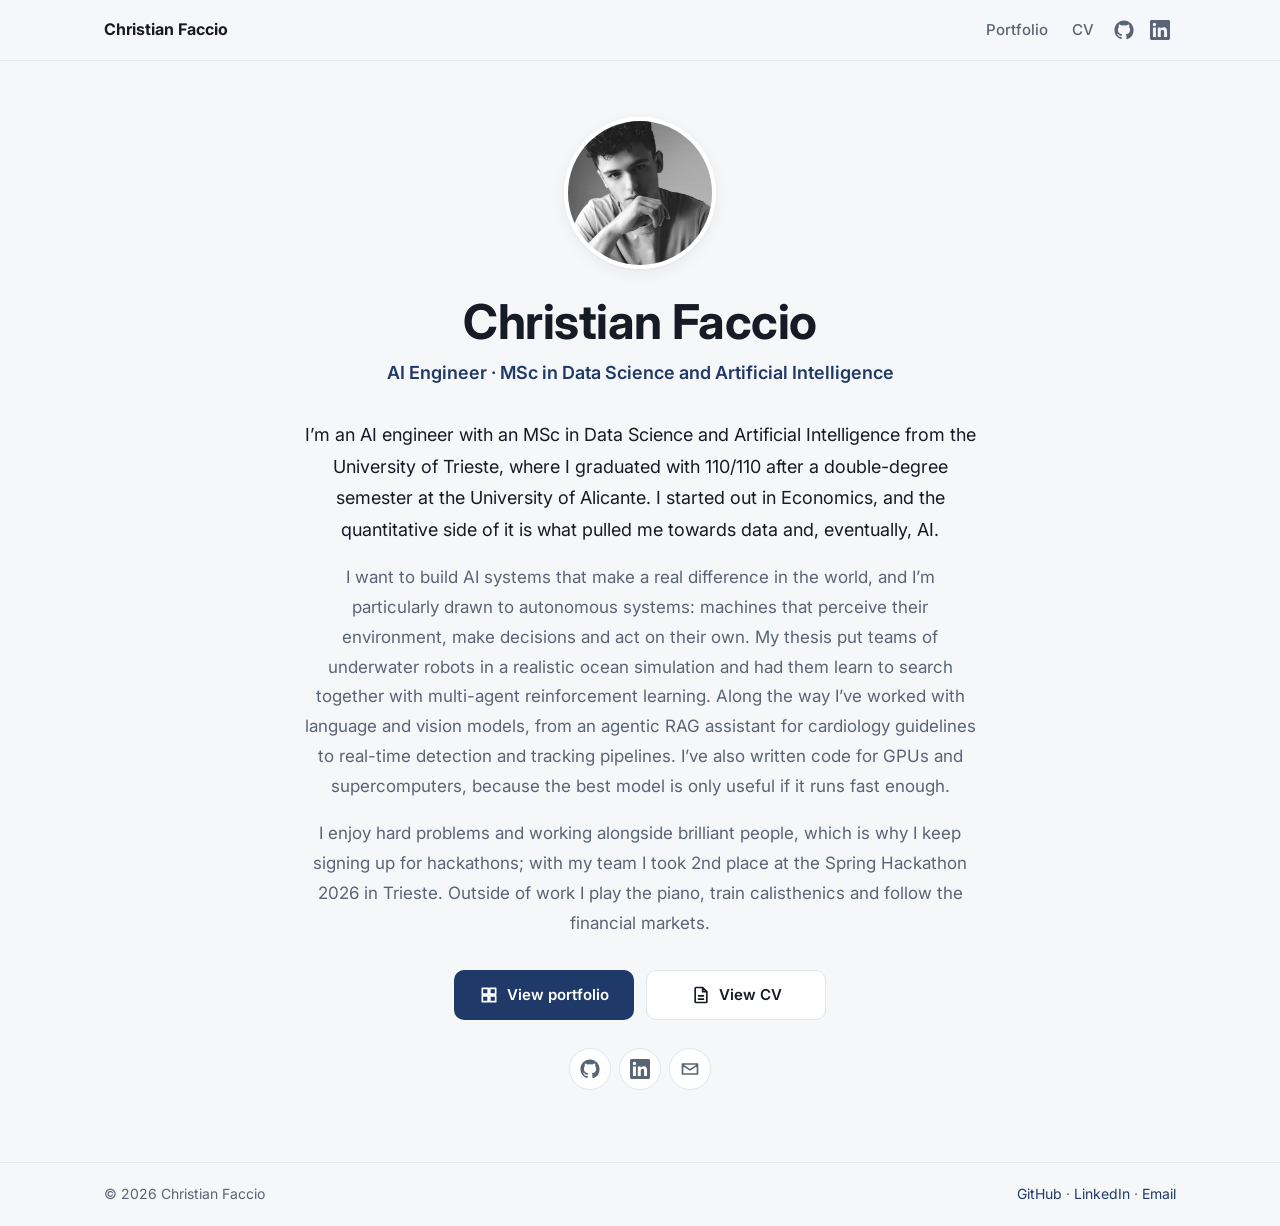
==== commit 8896ffe0: "modified profile text" ====
--- a/index.html
+++ b/index.html
@@ -48,11 +48,11 @@
       <img class="hero-photo" src="assets/profile.webp" alt="Portrait of Christian Faccio" width="152" height="152">
       <h1>Christian Faccio</h1>
       <p class="tagline">AI Engineer &middot; MSc in Data Science and Artificial Intelligence</p>
-      <p class="bio">I hold an MSc in Data Science and Artificial Intelligence from the University of Trieste (110/110),
-        with a double degree at the University of Alicante, and a BSc in Economics.</p>
-      <p class="bio">I like building AI systems end to end: an agentic RAG assistant for cardiology guidelines during my
-        internship at the AI Lab, multi-agent reinforcement learning for underwater robots in my thesis, and the HPC work
-        (MPI, OpenMP, CUDA) that makes them fast. I am especially drawn to robotics perception and navigation.</p>
+      <div class="bio">
+        <p>I’m an AI engineer with an MSc in Data Science and Artificial Intelligence from the University of Trieste, where I graduated with 110/110 after a double-degree semester at the University of Alicante. I started out in Economics, and the quantitative side of it is what pulled me towards data and, eventually, AI.</p>
+        <p>I want to build AI systems that make a real difference in the world, and I’m particularly drawn to autonomous systems: machines that perceive their environment, make decisions and act on their own. My thesis put teams of underwater robots in a realistic ocean simulation and had them learn to search together with multi-agent reinforcement learning. Along the way I’ve worked with language and vision models, from an agentic RAG assistant for cardiology guidelines to real-time detection and tracking pipelines. I’ve also written code for GPUs and supercomputers, because the best model is only useful if it runs fast enough.</p>
+        <p>I enjoy hard problems and working alongside brilliant people, which is why I keep signing up for hackathons; with my team I took 2nd place at the Spring Hackathon 2026 in Trieste. Outside of work I play the piano, train calisthenics and follow the financial markets.</p>
+      </div>
       <div class="hero-actions">
         <a class="btn btn-primary" href="portfolio.html"><svg class="icon" aria-hidden="true"><use href="#i-grid"/></svg>View portfolio</a>
         <a class="btn btn-secondary" href="cv.html"><svg class="icon" aria-hidden="true"><use href="#i-file"/></svg>View CV</a>
--- a/assets/style.css
+++ b/assets/style.css
@@ -102,7 +102,7 @@
 /* ---------- Home ---------- */
 .hero {
   display: flex; flex-direction: column; align-items: center; text-align: center;
-  padding: 56px 0 72px;
+  padding-top: 56px; padding-bottom: 72px;
 }
 .hero-photo {
   width: 152px; height: 152px; border-radius: 50%; object-fit: cover;
@@ -110,8 +110,10 @@
 }
 .hero h1 { font-size: clamp(32px, 6vw, 48px); margin-top: 24px; }
 .hero .tagline { color: var(--accent); font-weight: 600; font-size: 18px; margin: 8px 0 0; }
-.hero .bio { max-width: 640px; color: var(--muted); font-size: 17px; margin: 24px 0 0; }
-.hero .bio + .bio { margin-top: 12px; }
+.hero .bio { max-width: 680px; text-align: center; margin: 32px 0 0; }
+.hero .bio p { margin: 0 0 18px; color: var(--muted); font-size: 17px; line-height: 1.75; }
+.hero .bio p:first-child { color: var(--text); font-size: 18px; }
+.hero .bio p:last-child { margin-bottom: 0; }
 .hero-actions { display: flex; flex-wrap: wrap; justify-content: center; gap: 12px; margin-top: 32px; }
 .hero-actions .btn { min-width: 180px; }
 .socials { display: flex; gap: 8px; margin-top: 28px; }
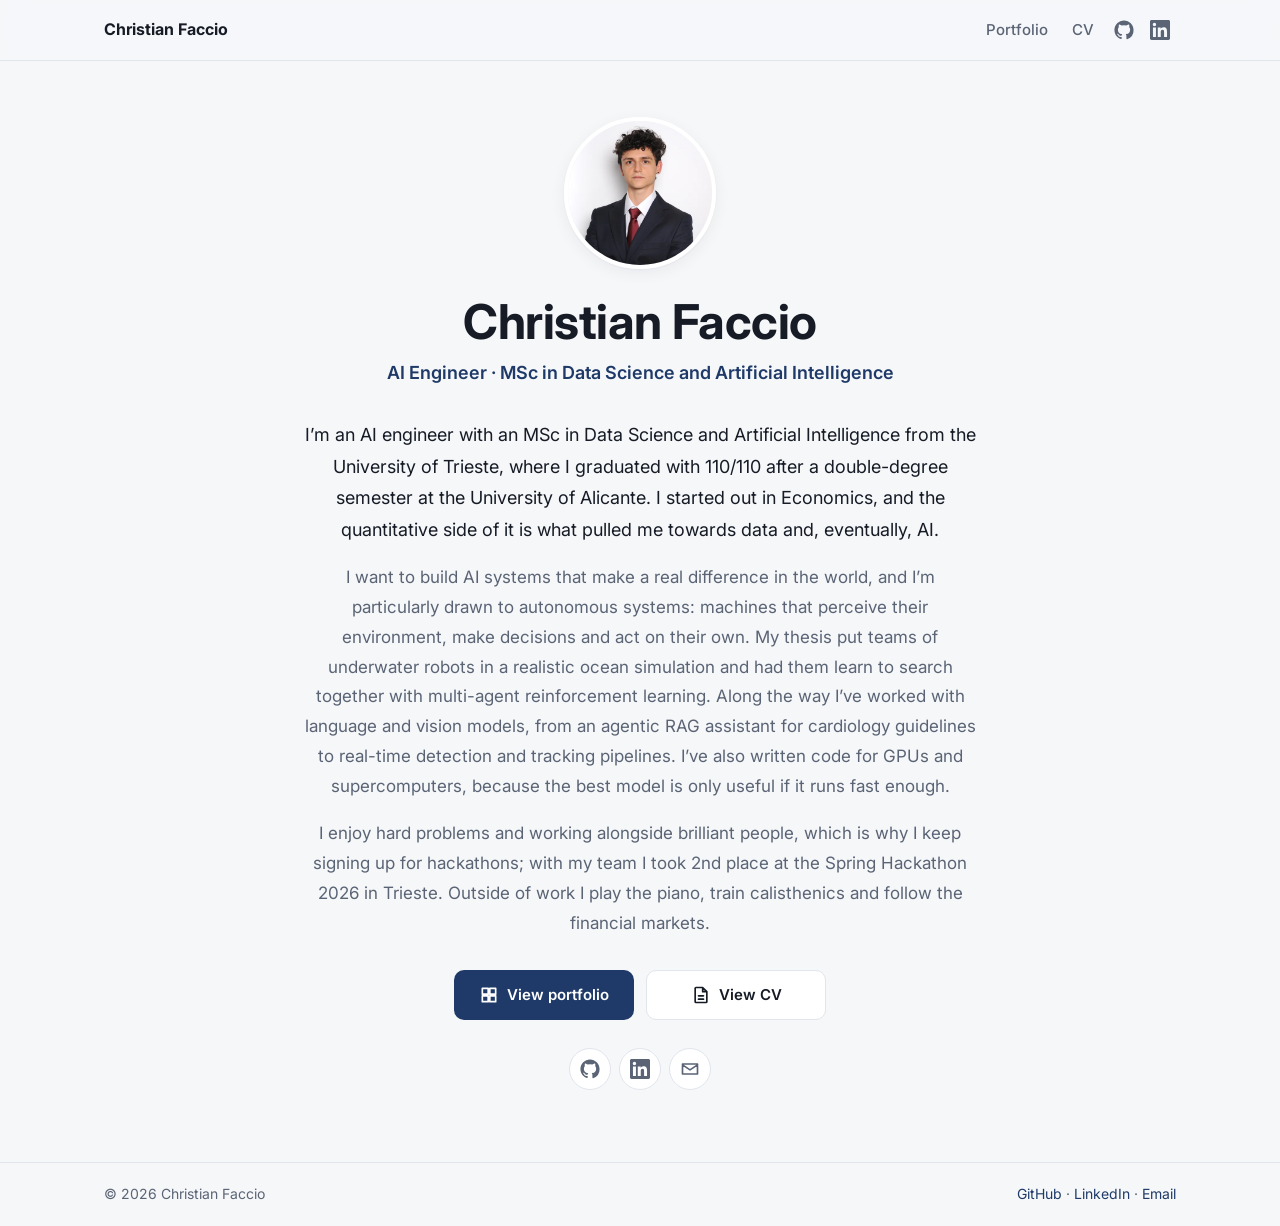
==== commit c0e14ae4: "modified profile photo" ====
--- a/index.html
+++ b/index.html
@@ -9,7 +9,7 @@
   <meta property="og:title" content="Christian Faccio">
   <meta property="og:description" content="Christian Faccio, AI Engineer with an MSc in Data Science and Artificial Intelligence. Portfolio of projects in LLMs, reinforcement learning, computer vision, robotics and HPC.">
   <meta property="og:type" content="website">
-  <meta property="og:image" content="https://christianfaccio.github.io/assets/profile.webp">
+  <meta property="og:image" content="https://christianfaccio.github.io/assets/profile.webp?v=2">
   <link rel="icon" href="assets/favicon.svg" type="image/svg+xml">
   <link rel="preconnect" href="https://fonts.googleapis.com">
   <link rel="preconnect" href="https://fonts.gstatic.com" crossorigin>
@@ -45,7 +45,7 @@
   </header>
   <main>
     <section class="container hero">
-      <img class="hero-photo" src="assets/profile.webp" alt="Portrait of Christian Faccio" width="152" height="152">
+      <img class="hero-photo" src="assets/profile.webp?v=2" alt="Portrait of Christian Faccio" width="152" height="152">
       <h1>Christian Faccio</h1>
       <p class="tagline">AI Engineer &middot; MSc in Data Science and Artificial Intelligence</p>
       <div class="bio">
